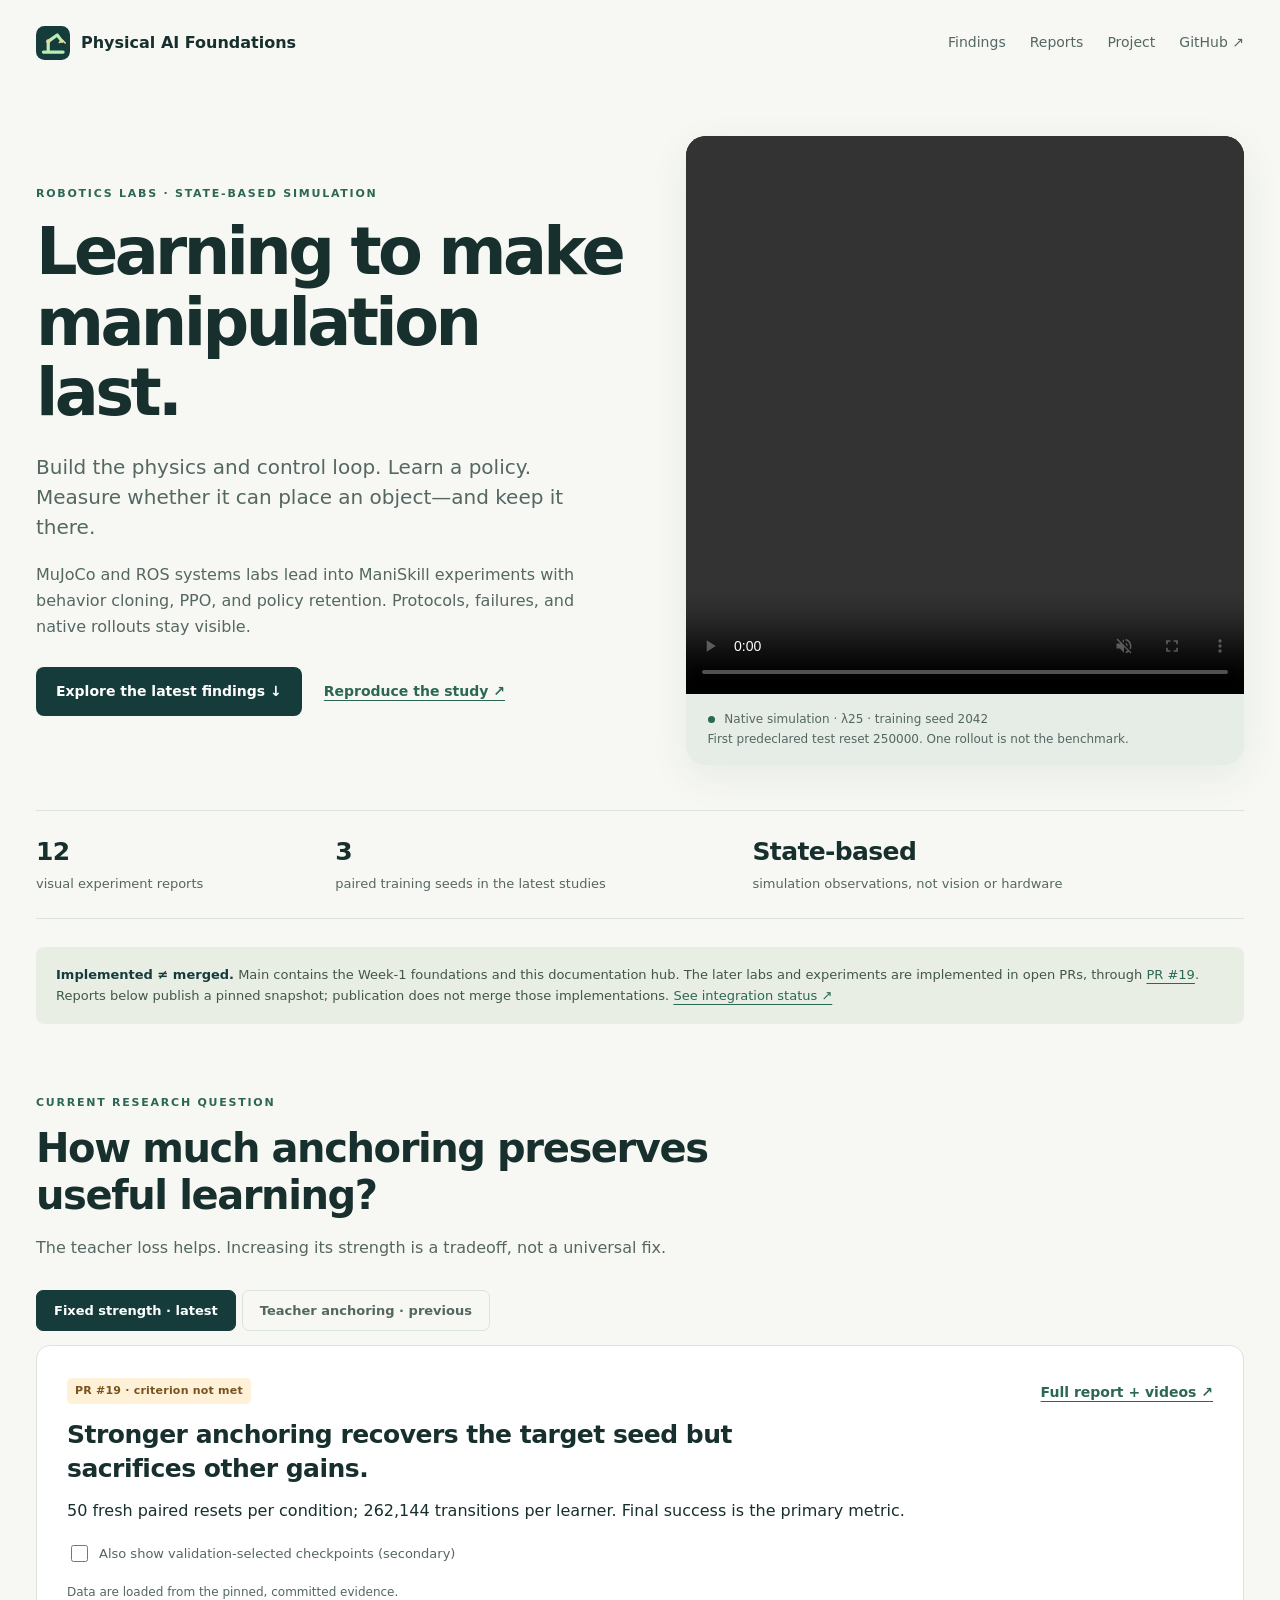
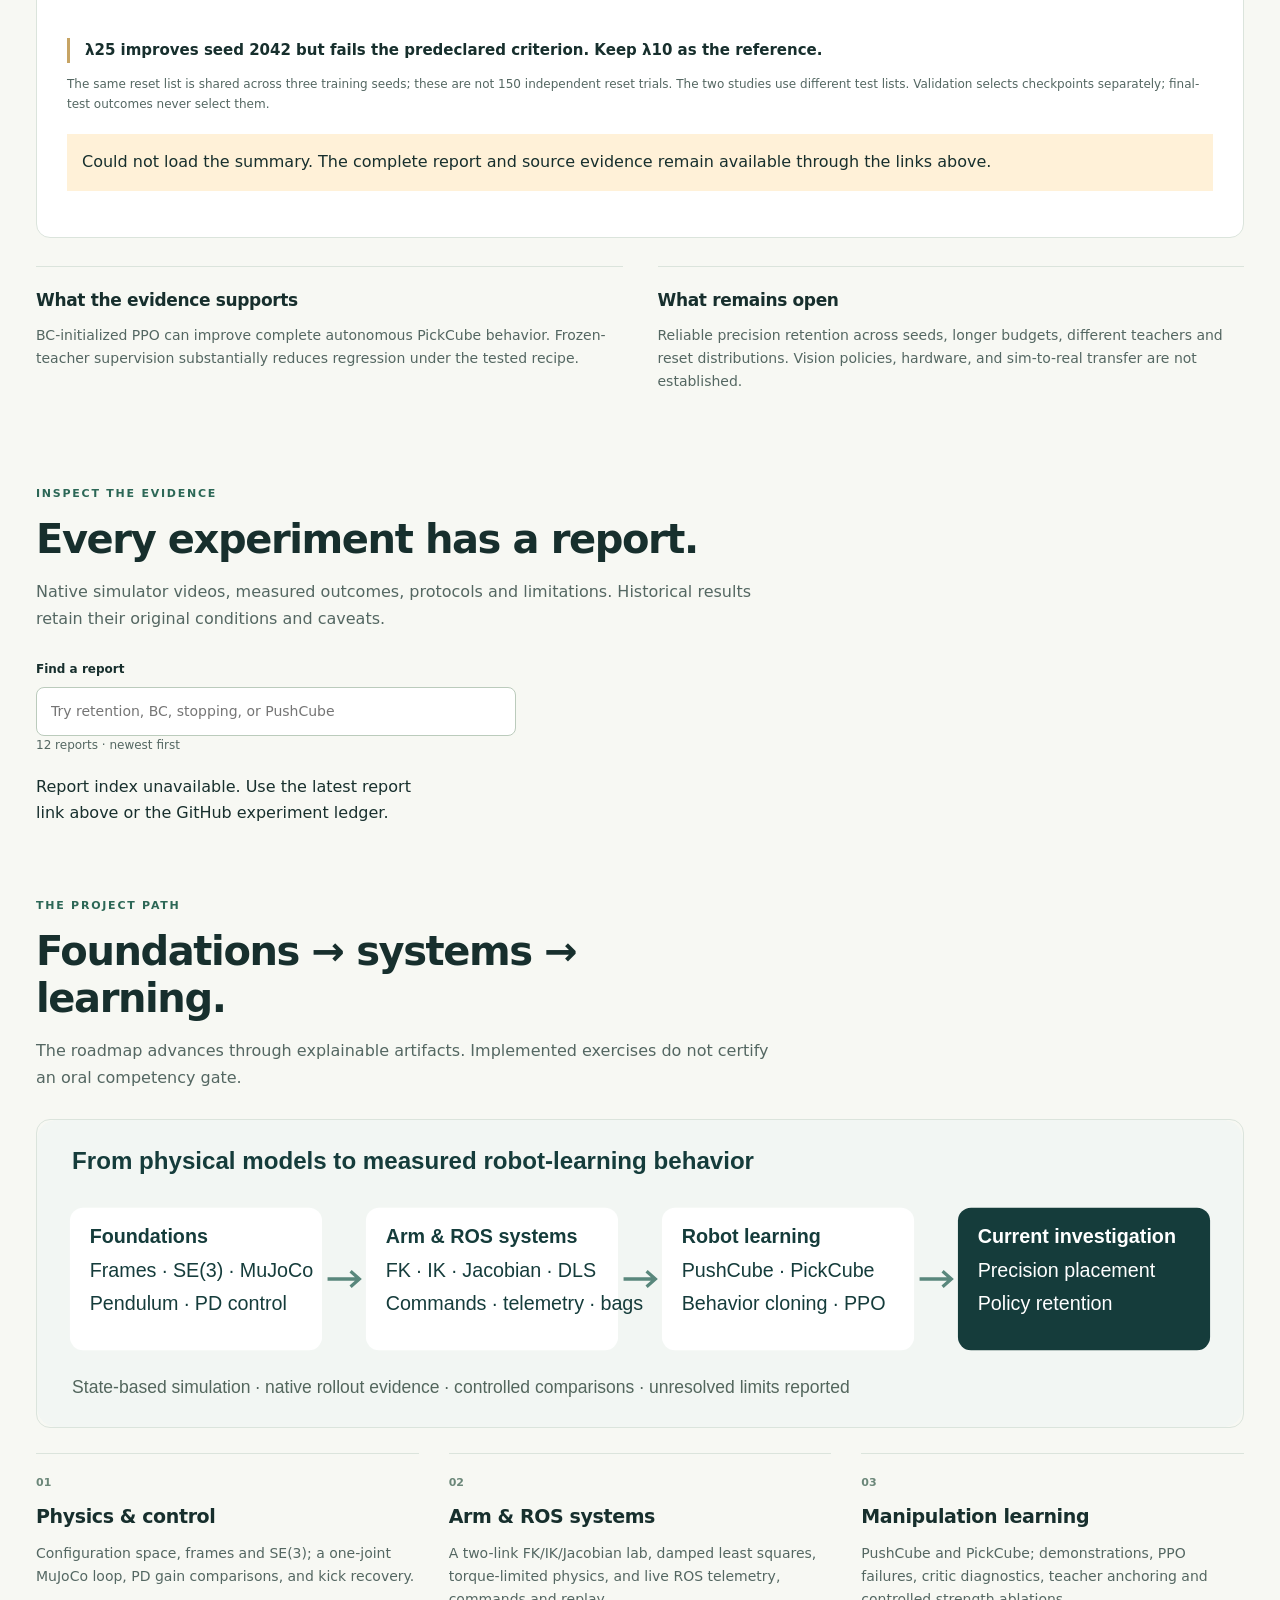
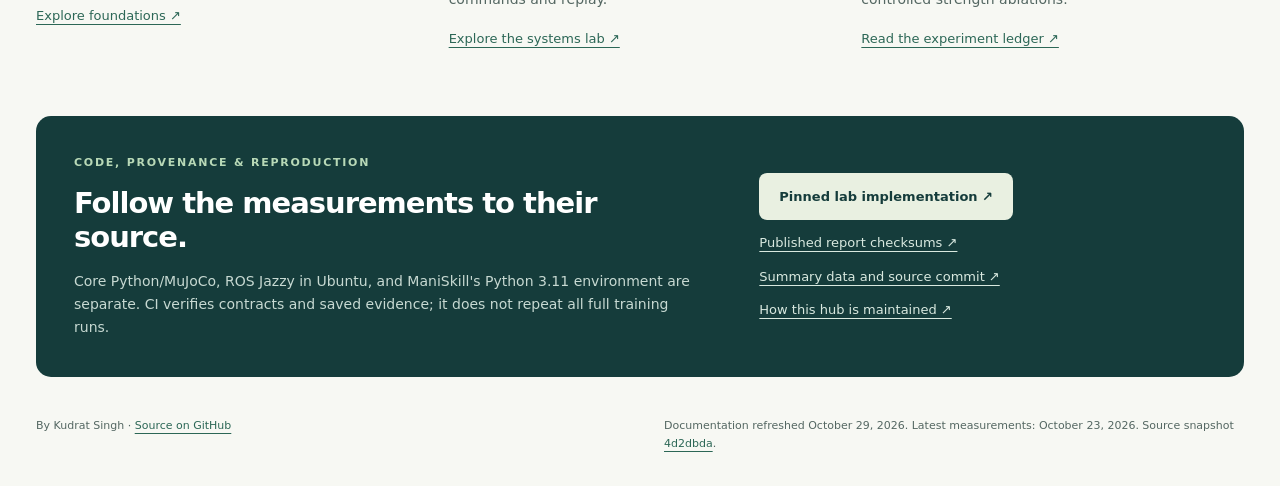
==== docs/index.html @ 571f5092 "Publish current project overview and pinned robot-learning report hub" ====
<!doctype html>
<html lang="en">
<head>
  <meta charset="utf-8">
  <meta name="viewport" content="width=device-width, initial-scale=1">
  <title>Physical AI Foundations — simulation, control & robot learning</title>
  <meta name="description" content="Reproducible robotics labs and measured manipulation experiments: MuJoCo, ROS 2, ManiSkill, behavior cloning and PPO policy retention. Native videos, protocols and honest negative results.">
  <meta property="og:title" content="Physical AI Foundations">
  <meta property="og:description" content="From physical models to measured robot-learning behavior. Explore 12 native visual reports and the limits of teacher-anchored PPO.">
  <meta property="og:type" content="website">
  <meta property="og:url" content="https://kudratsingh.github.io/physical-ai-foundations/">
  <meta name="theme-color" content="#153c3b">
  <link rel="canonical" href="https://kudratsingh.github.io/physical-ai-foundations/">
  <link rel="icon" type="image/svg+xml" href="assets/favicon.svg">
  <link rel="stylesheet" href="assets/site.css">
  <script src="assets/site.js" defer></script>
</head>
<body>
<a class="skip" href="#main">Skip to content</a>
<header><a class="brand" href="#"><img src="assets/favicon.svg" width="34" height="34" alt="">Physical AI Foundations</a><nav aria-label="Main navigation"><a href="#findings">Findings</a><a href="#reports">Reports</a><a href="#project">Project</a><a href="https://github.com/kudratsingh/physical-ai-foundations">GitHub ↗</a></nav></header>
<main id="main">
  <section class="hero">
    <div><p class="eyebrow">Robotics labs · state-based simulation</p><h1>Learning to make<br>manipulation last.</h1><p class="intro">Build the physics and control loop. Learn a policy. Measure whether it can place an object—and keep it there.</p><p>MuJoCo and ROS systems labs lead into ManiSkill experiments with behavior cloning, PPO, and policy retention. Protocols, failures, and native rollouts stay visible.</p><div class="actions"><a class="button" href="#findings">Explore the latest findings ↓</a><a class="text-link" href="https://github.com/kudratsingh/physical-ai-foundations/blob/4d2dbdaa09e48a74a05857e38212fdc0685360d9/learning/maniskill/STRENGTH_README.md">Reproduce the study ↗</a></div></div>
    <figure class="hero-video"><video controls autoplay muted loop playsinline preload="metadata" aria-label="Native PickCube rollout: training seed 2042, lambda 25, reset 250000"><source src="reports/retention-strength/seed2042/video_lambda25_final_seed250000.mp4" type="video/mp4">Your browser cannot play this video. <a href="reports/retention-strength/">Open the complete report.</a></video><figcaption><span class="dot"></span> Native simulation · λ25 · training seed 2042<br>First predeclared test reset 250000. One rollout is not the benchmark.</figcaption></figure>
  </section>
  <div class="facts" aria-label="Project at a glance"><div><strong>12</strong><span>visual experiment reports</span></div><div><strong>3</strong><span>paired training seeds in the latest studies</span></div><div><strong>State-based</strong><span>simulation observations, not vision or hardware</span></div></div>
  <aside class="integration"><strong>Implemented ≠ merged.</strong> Main contains the Week-1 foundations and this documentation hub. The later labs and experiments are implemented in open PRs, through <a href="https://github.com/kudratsingh/physical-ai-foundations/pull/19">PR #19</a>. Reports below publish a pinned snapshot; publication does not merge those implementations. <a href="https://github.com/kudratsingh/physical-ai-foundations/blob/main/docs/CURRENT_STATE.md">See integration status ↗</a></aside>

  <section id="findings" class="section">
    <div class="section-heading"><p class="eyebrow">Current research question</p><h2>How much anchoring preserves useful learning?</h2><p>The teacher loss helps. Increasing its strength is a tradeoff, not a universal fix.</p></div>
    <div class="study-tabs" role="group" aria-label="Choose a measured study"><button type="button" id="tab-strength" aria-pressed="true">Fixed strength · latest</button><button type="button" id="tab-retention" aria-pressed="false">Teacher anchoring · previous</button></div>
    <div class="finding-card"><div class="finding-top"><div><span id="study-label" class="pill">PR #19 · criterion not met</span><h3 id="study-title">Stronger anchoring recovers the target seed but sacrifices other gains.</h3></div><a id="study-report" class="text-link" href="reports/retention-strength/">Full report + videos ↗</a></div><p id="study-context">50 fresh paired resets per condition; 262,144 transitions per learner. Final success is the primary metric.</p><label class="selection"><input id="show-selected" type="checkbox"> Also show validation-selected checkpoints (secondary)</label><div class="table-scroll"><table id="results-table"><caption id="table-caption">Data are loaded from the pinned, committed evidence.</caption><thead></thead><tbody></tbody></table></div><p id="study-conclusion" class="conclusion">λ25 improves seed 2042 but fails the predeclared criterion. Keep λ10 as the reference.</p><p class="fine">The same reset list is shared across three training seeds; these are not 150 independent reset trials. The two studies use different test lists. Validation selects checkpoints separately; final-test outcomes never select them.</p><p id="data-error" class="notice" hidden>Could not load the summary. The complete report and source evidence remain available through the links above.</p></div>
    <div class="limits"><div><h3>What the evidence supports</h3><p>BC-initialized PPO can improve complete autonomous PickCube behavior. Frozen-teacher supervision substantially reduces regression under the tested recipe.</p></div><div><h3>What remains open</h3><p>Reliable precision retention across seeds, longer budgets, different teachers and reset distributions. Vision policies, hardware, and sim-to-real transfer are not established.</p></div></div>
  </section>

  <section id="reports" class="section"><div class="section-heading"><p class="eyebrow">Inspect the evidence</p><h2>Every experiment has a report.</h2><p>Native simulator videos, measured outcomes, protocols and limitations. Historical results retain their original conditions and caveats.</p></div><label class="search-label" for="report-search">Find a report</label><input id="report-search" class="search" type="search" placeholder="Try retention, BC, stopping, or PushCube" autocomplete="off"><p id="report-count" class="fine" aria-live="polite">12 reports · newest first</p><div id="report-grid" class="report-grid"><p>Loading report index… <a href="reports/retention-strength/">Open the latest report directly.</a></p></div></section>

  <section id="project" class="section"><div class="section-heading"><p class="eyebrow">The project path</p><h2>Foundations → systems → learning.</h2><p>The roadmap advances through explainable artifacts. Implemented exercises do not certify an oral competency gate.</p></div><img class="project-map" src="assets/project-map.svg" alt="Foundations lead to arm control and ROS systems, manipulation learning, then the current precision-retention investigation."><div class="project-grid"><article><span class="step">01</span><h3>Physics & control</h3><p>Configuration space, frames and SE(3); a one-joint MuJoCo loop, PD gain comparisons, and kick recovery.</p><a href="https://github.com/kudratsingh/physical-ai-foundations/blob/main/mujoco/README.md">Explore foundations ↗</a></article><article><span class="step">02</span><h3>Arm & ROS systems</h3><p>A two-link FK/IK/Jacobian lab, damped least squares, torque-limited physics, and live ROS telemetry, commands and replay.</p><a href="https://github.com/kudratsingh/physical-ai-foundations/blob/4d2dbdaa09e48a74a05857e38212fdc0685360d9/ros2_ws/ARM_README.md">Explore the systems lab ↗</a></article><article><span class="step">03</span><h3>Manipulation learning</h3><p>PushCube and PickCube; demonstrations, PPO failures, critic diagnostics, teacher anchoring and controlled strength ablations.</p><a href="https://github.com/kudratsingh/physical-ai-foundations/blob/main/docs/EXPERIMENTS.md">Read the experiment ledger ↗</a></article></div></section>

  <section class="source-panel"><div><p class="eyebrow">Code, provenance & reproduction</p><h2>Follow the measurements to their source.</h2><p>Core Python/MuJoCo, ROS Jazzy in Ubuntu, and ManiSkill's Python 3.11 environment are separate. CI verifies contracts and saved evidence; it does not repeat all full training runs.</p></div><div class="source-links"><a class="button light" href="https://github.com/kudratsingh/physical-ai-foundations/tree/4d2dbdaa09e48a74a05857e38212fdc0685360d9">Pinned lab implementation ↗</a><a href="provenance.json">Published report checksums ↗</a><a href="project-data.json">Summary data and source commit ↗</a><a href="https://github.com/kudratsingh/physical-ai-foundations/blob/main/docs/PUBLISHING.md">How this hub is maintained ↗</a></div></section>
</main><footer><p>By Kudrat Singh · <a href="https://github.com/kudratsingh/physical-ai-foundations">Source on GitHub</a></p><p>Documentation refreshed October 29, 2026. Latest measurements: October 23, 2026. Source snapshot <a href="https://github.com/kudratsingh/physical-ai-foundations/commit/4d2dbdaa09e48a74a05857e38212fdc0685360d9">4d2dbda</a>.</p></footer>
</body></html>
---- docs/assets/site.css ----
:root{--ink:#172f2d;--muted:#546762;--green:#153c3b;--accent:#2c6756;--line:#dbe4dc;--paper:#f7f8f3;--gold:#f3d097}*{box-sizing:border-box}html{scroll-behavior:smooth;scroll-padding-top:85px}body{margin:0;background:var(--paper);color:var(--ink);font:16px/1.65 system-ui,-apple-system,BlinkMacSystemFont,"Segoe UI",sans-serif}a{color:var(--accent);text-underline-offset:4px}a:hover{text-decoration-thickness:2px}a:focus-visible,button:focus-visible,input:focus-visible{outline:3px solid #c17d2b;outline-offset:4px}header{max-width:1280px;margin:auto;display:flex;align-items:center;justify-content:space-between;padding:26px 36px;gap:20px}.brand{display:flex;gap:11px;align-items:center;text-decoration:none;color:var(--ink);font-size:16px;font-weight:700}nav{display:flex;gap:24px;font-size:14px}nav a{text-decoration:none;color:var(--muted)}main{max-width:1280px;margin:auto;padding:0 36px}h1,h2,h3,p{margin-top:0}h1{font-size:clamp(42px,5.1vw,66px);letter-spacing:-.055em;line-height:1.08;margin:12px 0 24px;font-weight:650}h2{font-size:clamp(28px,3.3vw,40px);letter-spacing:-.035em;line-height:1.18;margin:8px 0 16px}h3{font-size:21px;line-height:1.35;letter-spacing:-.02em;margin-bottom:12px}.eyebrow{text-transform:uppercase;font-size:11px;font-weight:750;letter-spacing:.16em;color:var(--accent);margin:0 0 13px}.hero{display:grid;grid-template-columns:1.07fr 1fr;gap:52px;align-items:center;padding:50px 0 45px}.hero p:not(.eyebrow){color:var(--muted);max-width:560px}.hero .intro{font-size:20px;line-height:1.5;color:var(--ink)}.hero-video{margin:0;border-radius:20px;overflow:hidden;background:#e6ece6;box-shadow:0 12px 40px #153c3b12}.hero-video video{display:block;width:100%;aspect-ratio:1;object-fit:contain;background:#090d0d}.hero-video figcaption{padding:16px 22px;font-size:12px;line-height:1.6;color:var(--muted)}.dot{display:inline-block;width:7px;height:7px;background:var(--accent);border-radius:50%;margin-right:6px}.actions{display:flex;gap:22px;align-items:center;flex-wrap:wrap;margin-top:26px}.button{display:inline-block;padding:13px 20px;border-radius:8px;background:var(--green);color:white;text-decoration:none;font-size:14px;font-weight:650}.text-link{font-size:14px;font-weight:650}.facts{display:grid;grid-template-columns:.7fr 1fr 1.25fr;border-block:1px solid var(--line);padding:24px 0;margin-bottom:28px;gap:24px}.facts div{display:flex;flex-direction:column;gap:4px}.facts strong{font-size:25px;line-height:1.35;letter-spacing:-.025em}.facts span{font-size:13px;color:var(--muted)}.integration{font-size:13px;padding:17px 20px;background:#e9eee4;border-radius:8px;color:#41564b}.integration strong{color:var(--green)}.section{padding:70px 0 0}.section-heading{max-width:740px;margin-bottom:28px}.section-heading>p:not(.eyebrow){color:var(--muted)}.study-tabs{display:flex;gap:6px;flex-wrap:wrap;margin-bottom:14px}.study-tabs button{font:600 13px/1.5 system-ui,sans-serif;cursor:pointer;padding:10px 17px;border-radius:7px;border:1px solid var(--line);color:var(--muted);background:transparent}.study-tabs button[aria-pressed=true]{background:var(--green);border-color:var(--green);color:white}.finding-card{padding:30px;border:1px solid var(--line);background:white;border-radius:14px}.finding-top{display:flex;justify-content:space-between;gap:24px;align-items:flex-start}.finding-top h3{max-width:720px;font-size:25px;margin-top:14px}.finding-top>a{white-space:nowrap;padding-top:5px}.pill{display:inline-block;font-size:11px;font-weight:700;letter-spacing:.02em;background:#fff1d8;color:#79521f;border-radius:5px;padding:4px 8px}.selection{display:flex;align-items:center;gap:8px;font-size:13px;margin:18px 0;color:var(--muted)}input[type=checkbox]{accent-color:var(--green);width:17px;height:17px}.table-scroll{overflow:auto}table{width:100%;border-collapse:collapse;text-align:left;white-space:nowrap;font-variant-numeric:tabular-nums}caption{text-align:left;font-size:12px;color:var(--muted);padding:0 0 13px;white-space:normal}th,td{padding:13px 17px;border-bottom:1px solid var(--line);font-size:15px}th{font-size:12px;font-weight:650;background:#f4f7f2;color:var(--muted)}td:first-child{font-weight:650}td.gain{color:#21654a}td.loss{color:#9c4a24}.conclusion{margin:22px 0 12px;padding-left:15px;border-left:3px solid #c7a464;font-weight:550;font-size:15px}.fine{font-size:12px;color:var(--muted);margin-bottom:0}.limits{display:grid;grid-template-columns:1fr 1fr;gap:35px;margin-top:28px}.limits>div{padding:22px 0;border-top:1px solid var(--line)}.limits h3{font-size:17px}.limits p{font-size:14px;color:var(--muted);margin-bottom:0}.search-label{font-size:12px;font-weight:650;display:block;margin-bottom:7px}.search{width:100%;max-width:480px;border:1px solid #bbcbbc;border-radius:8px;padding:12px 14px;font:inherit;font-size:14px;background:white}.report-grid{display:grid;grid-template-columns:repeat(3,1fr);gap:16px;margin-top:18px}.report-card{display:flex;flex-direction:column;text-decoration:none;color:var(--ink);background:white;border:1px solid var(--line);border-radius:10px;padding:23px;min-height:195px;transition:border-color .15s,box-shadow .15s}.report-card:hover{border-color:#6b9b87;box-shadow:0 6px 20px #153c3b0a}.report-card small{font-size:10px;letter-spacing:.09em;text-transform:uppercase;color:var(--accent);font-weight:700;margin-bottom:13px}.report-card h3{font-size:18px}.report-card p{font-size:13px;color:var(--muted);margin-bottom:0}.report-card .arrow{margin-top:auto;padding-top:13px;color:var(--accent);font-size:13px}.project-map{display:block;width:100%;height:auto;border:1px solid var(--line);border-radius:14px;margin-bottom:25px}.project-grid{display:grid;grid-template-columns:repeat(3,1fr);gap:30px}.project-grid article{border-top:1px solid var(--line);padding-top:20px}.project-grid h3{font-size:19px}.project-grid p{font-size:14px;color:var(--muted)}.project-grid a{font-size:13px}.step{display:block;font-size:11px;font-weight:750;color:#6b8779;margin-bottom:12px}.source-panel{display:grid;grid-template-columns:1.4fr 1fr;gap:60px;padding:38px;margin:65px 0 40px;border-radius:15px;background:var(--green);color:white}.source-panel .eyebrow{color:#b8d9b7}.source-panel h2{font-size:29px}.source-panel p:last-child{font-size:14px;color:#c7d9d2;margin:0}.source-links{display:flex;flex-direction:column;align-items:flex-start;justify-content:center;gap:12px}.source-links>a{font-size:13px;color:#d9e9e0}.source-links .light{color:var(--green);background:#e9f0e1}.notice{padding:15px;background:#fff1d8;margin-top:20px}footer{max-width:1280px;margin:auto;padding:0 36px 32px;display:flex;justify-content:space-between;gap:30px;color:var(--muted);font-size:11px}footer p{margin:0;max-width:580px}.skip{position:absolute;top:-60px;left:20px;background:white;padding:12px;z-index:9}.skip:focus{top:10px}[hidden]{display:none!important}@media(max-width:900px){header{padding:22px 24px}main{padding:0 24px}.hero{gap:28px}.hero-video{align-self:start;margin-top:35px}.finding-top{flex-direction:column;gap:0}.report-grid{grid-template-columns:repeat(2,1fr)}.source-panel{gap:25px}.facts{grid-template-columns:.65fr 1fr 1.3fr}}@media(max-width:650px){header{align-items:flex-start;flex-direction:column;gap:15px}nav{gap:20px}.hero{grid-template-columns:1fr;gap:15px;padding:25px 0 30px}.hero-video{margin-top:0;max-width:450px}.hero-video video{aspect-ratio:1.2}.facts{grid-template-columns:1fr;gap:17px}.facts div{flex-direction:row;gap:13px;align-items:center}.facts strong{font-size:21px;min-width:120px}.facts span{font-size:12px}.section{padding-top:48px}.finding-card{padding:20px}.finding-top h3{font-size:22px}.limits,.project-grid,.source-panel{grid-template-columns:1fr}.report-grid{grid-template-columns:1fr}.source-panel{padding:25px;margin-top:45px}.source-panel h2{font-size:26px}footer{padding:0 24px 25px;flex-direction:column;gap:12px}.project-map{display:none}}@media(prefers-reduced-motion:reduce){html{scroll-behavior:auto}*{transition:none!important}}
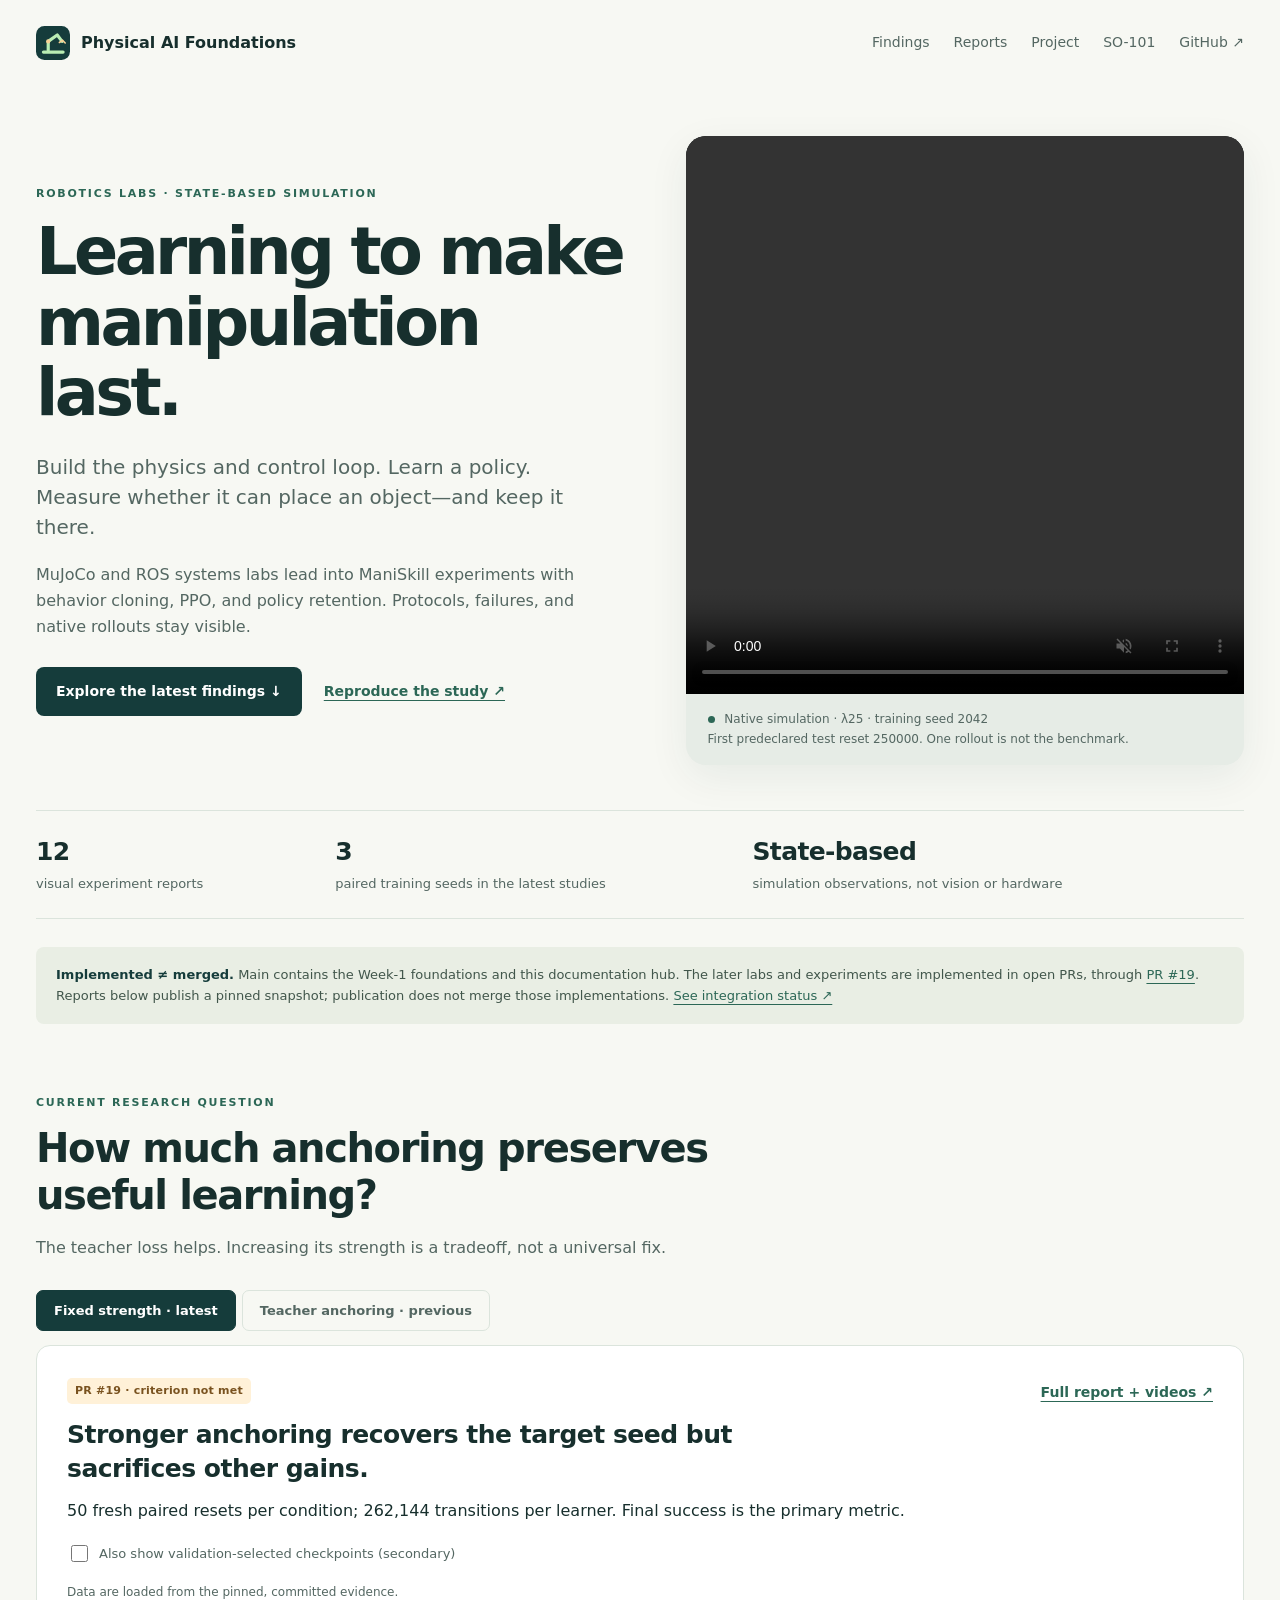
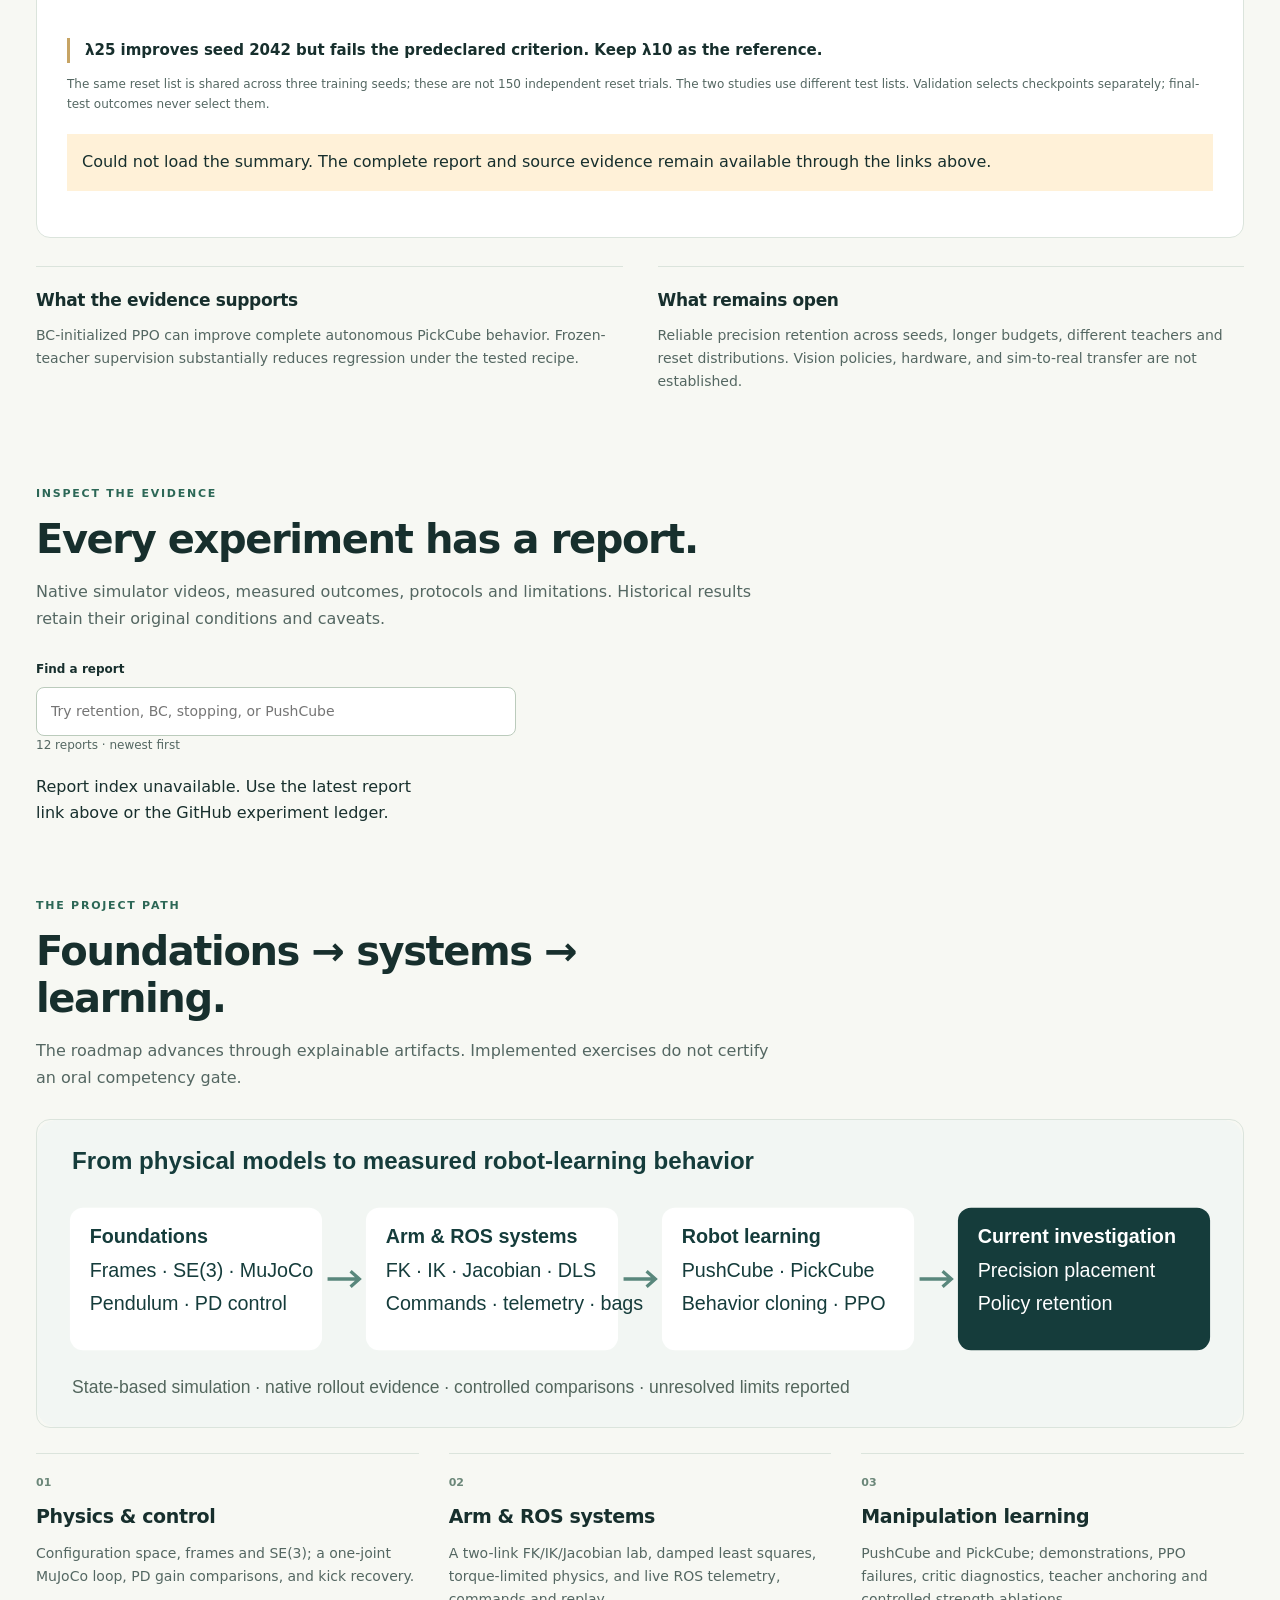
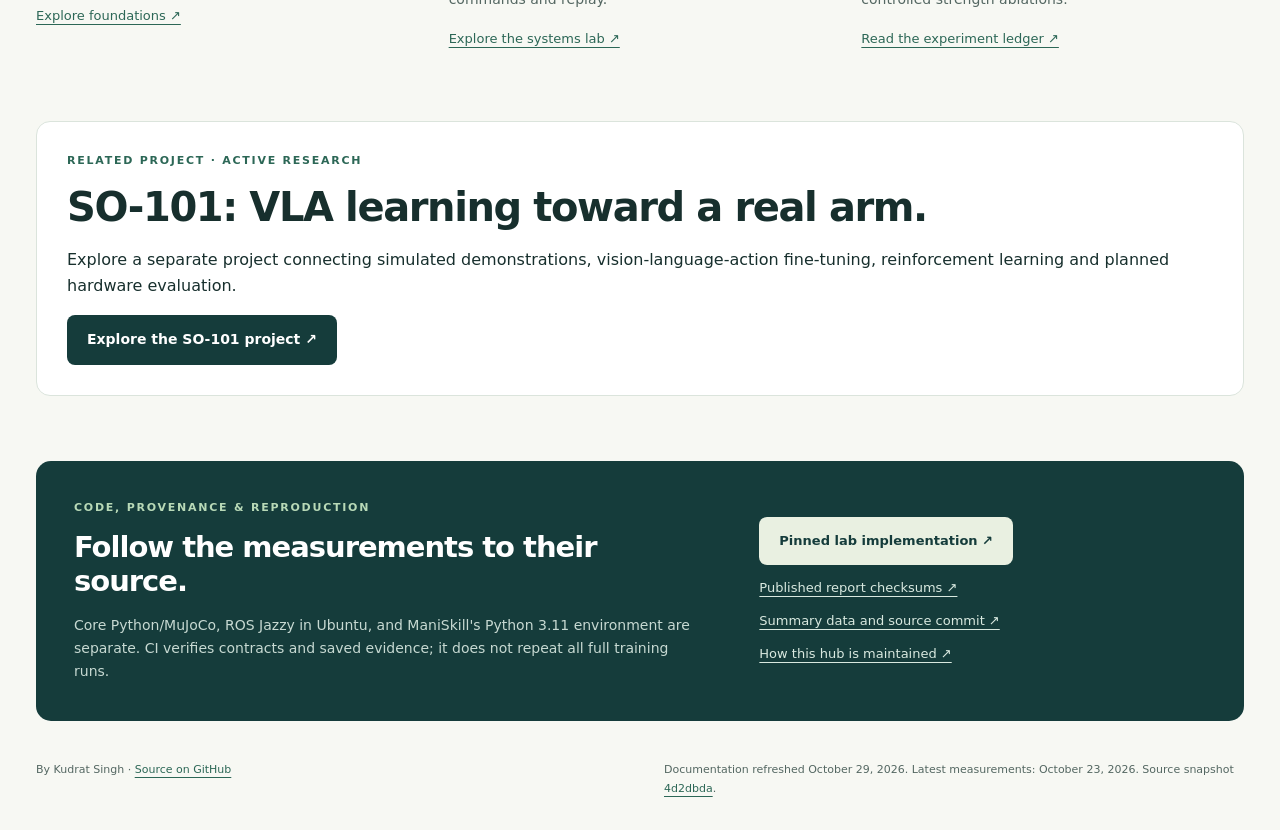
==== commit f48cd1a5: "Add SO-101 project overview without private results" ====
--- a/docs/index.html
+++ b/docs/index.html
@@ -17,7 +17,7 @@
 </head>
 <body>
 <a class="skip" href="#main">Skip to content</a>
-<header><a class="brand" href="#"><img src="assets/favicon.svg" width="34" height="34" alt="">Physical AI Foundations</a><nav aria-label="Main navigation"><a href="#findings">Findings</a><a href="#reports">Reports</a><a href="#project">Project</a><a href="https://github.com/kudratsingh/physical-ai-foundations">GitHub ↗</a></nav></header>
+<header><a class="brand" href="#"><img src="assets/favicon.svg" width="34" height="34" alt="">Physical AI Foundations</a><nav aria-label="Main navigation"><a href="#findings">Findings</a><a href="#reports">Reports</a><a href="#project">Project</a><a href="so101.html">SO-101</a><a href="https://github.com/kudratsingh/physical-ai-foundations">GitHub ↗</a></nav></header>
 <main id="main">
   <section class="hero">
     <div><p class="eyebrow">Robotics labs · state-based simulation</p><h1>Learning to make<br>manipulation last.</h1><p class="intro">Build the physics and control loop. Learn a policy. Measure whether it can place an object—and keep it there.</p><p>MuJoCo and ROS systems labs lead into ManiSkill experiments with behavior cloning, PPO, and policy retention. Protocols, failures, and native rollouts stay visible.</p><div class="actions"><a class="button" href="#findings">Explore the latest findings ↓</a><a class="text-link" href="https://github.com/kudratsingh/physical-ai-foundations/blob/4d2dbdaa09e48a74a05857e38212fdc0685360d9/learning/maniskill/STRENGTH_README.md">Reproduce the study ↗</a></div></div>
@@ -37,6 +37,7 @@
 
   <section id="project" class="section"><div class="section-heading"><p class="eyebrow">The project path</p><h2>Foundations → systems → learning.</h2><p>The roadmap advances through explainable artifacts. Implemented exercises do not certify an oral competency gate.</p></div><img class="project-map" src="assets/project-map.svg" alt="Foundations lead to arm control and ROS systems, manipulation learning, then the current precision-retention investigation."><div class="project-grid"><article><span class="step">01</span><h3>Physics & control</h3><p>Configuration space, frames and SE(3); a one-joint MuJoCo loop, PD gain comparisons, and kick recovery.</p><a href="https://github.com/kudratsingh/physical-ai-foundations/blob/main/mujoco/README.md">Explore foundations ↗</a></article><article><span class="step">02</span><h3>Arm & ROS systems</h3><p>A two-link FK/IK/Jacobian lab, damped least squares, torque-limited physics, and live ROS telemetry, commands and replay.</p><a href="https://github.com/kudratsingh/physical-ai-foundations/blob/4d2dbdaa09e48a74a05857e38212fdc0685360d9/ros2_ws/ARM_README.md">Explore the systems lab ↗</a></article><article><span class="step">03</span><h3>Manipulation learning</h3><p>PushCube and PickCube; demonstrations, PPO failures, critic diagnostics, teacher anchoring and controlled strength ablations.</p><a href="https://github.com/kudratsingh/physical-ai-foundations/blob/main/docs/EXPERIMENTS.md">Read the experiment ledger ↗</a></article></div></section>
 
+  <section class="section"><div class="finding-card"><p class="eyebrow">Related project · active research</p><h2>SO-101: VLA learning toward a real arm.</h2><p>Explore a separate project connecting simulated demonstrations, vision-language-action fine-tuning, reinforcement learning and planned hardware evaluation.</p><a class="button" href="so101.html">Explore the SO-101 project ↗</a></div></section>
   <section class="source-panel"><div><p class="eyebrow">Code, provenance & reproduction</p><h2>Follow the measurements to their source.</h2><p>Core Python/MuJoCo, ROS Jazzy in Ubuntu, and ManiSkill's Python 3.11 environment are separate. CI verifies contracts and saved evidence; it does not repeat all full training runs.</p></div><div class="source-links"><a class="button light" href="https://github.com/kudratsingh/physical-ai-foundations/tree/4d2dbdaa09e48a74a05857e38212fdc0685360d9">Pinned lab implementation ↗</a><a href="provenance.json">Published report checksums ↗</a><a href="project-data.json">Summary data and source commit ↗</a><a href="https://github.com/kudratsingh/physical-ai-foundations/blob/main/docs/PUBLISHING.md">How this hub is maintained ↗</a></div></section>
 </main><footer><p>By Kudrat Singh · <a href="https://github.com/kudratsingh/physical-ai-foundations">Source on GitHub</a></p><p>Documentation refreshed October 29, 2026. Latest measurements: October 23, 2026. Source snapshot <a href="https://github.com/kudratsingh/physical-ai-foundations/commit/4d2dbdaa09e48a74a05857e38212fdc0685360d9">4d2dbda</a>.</p></footer>
 </body></html>
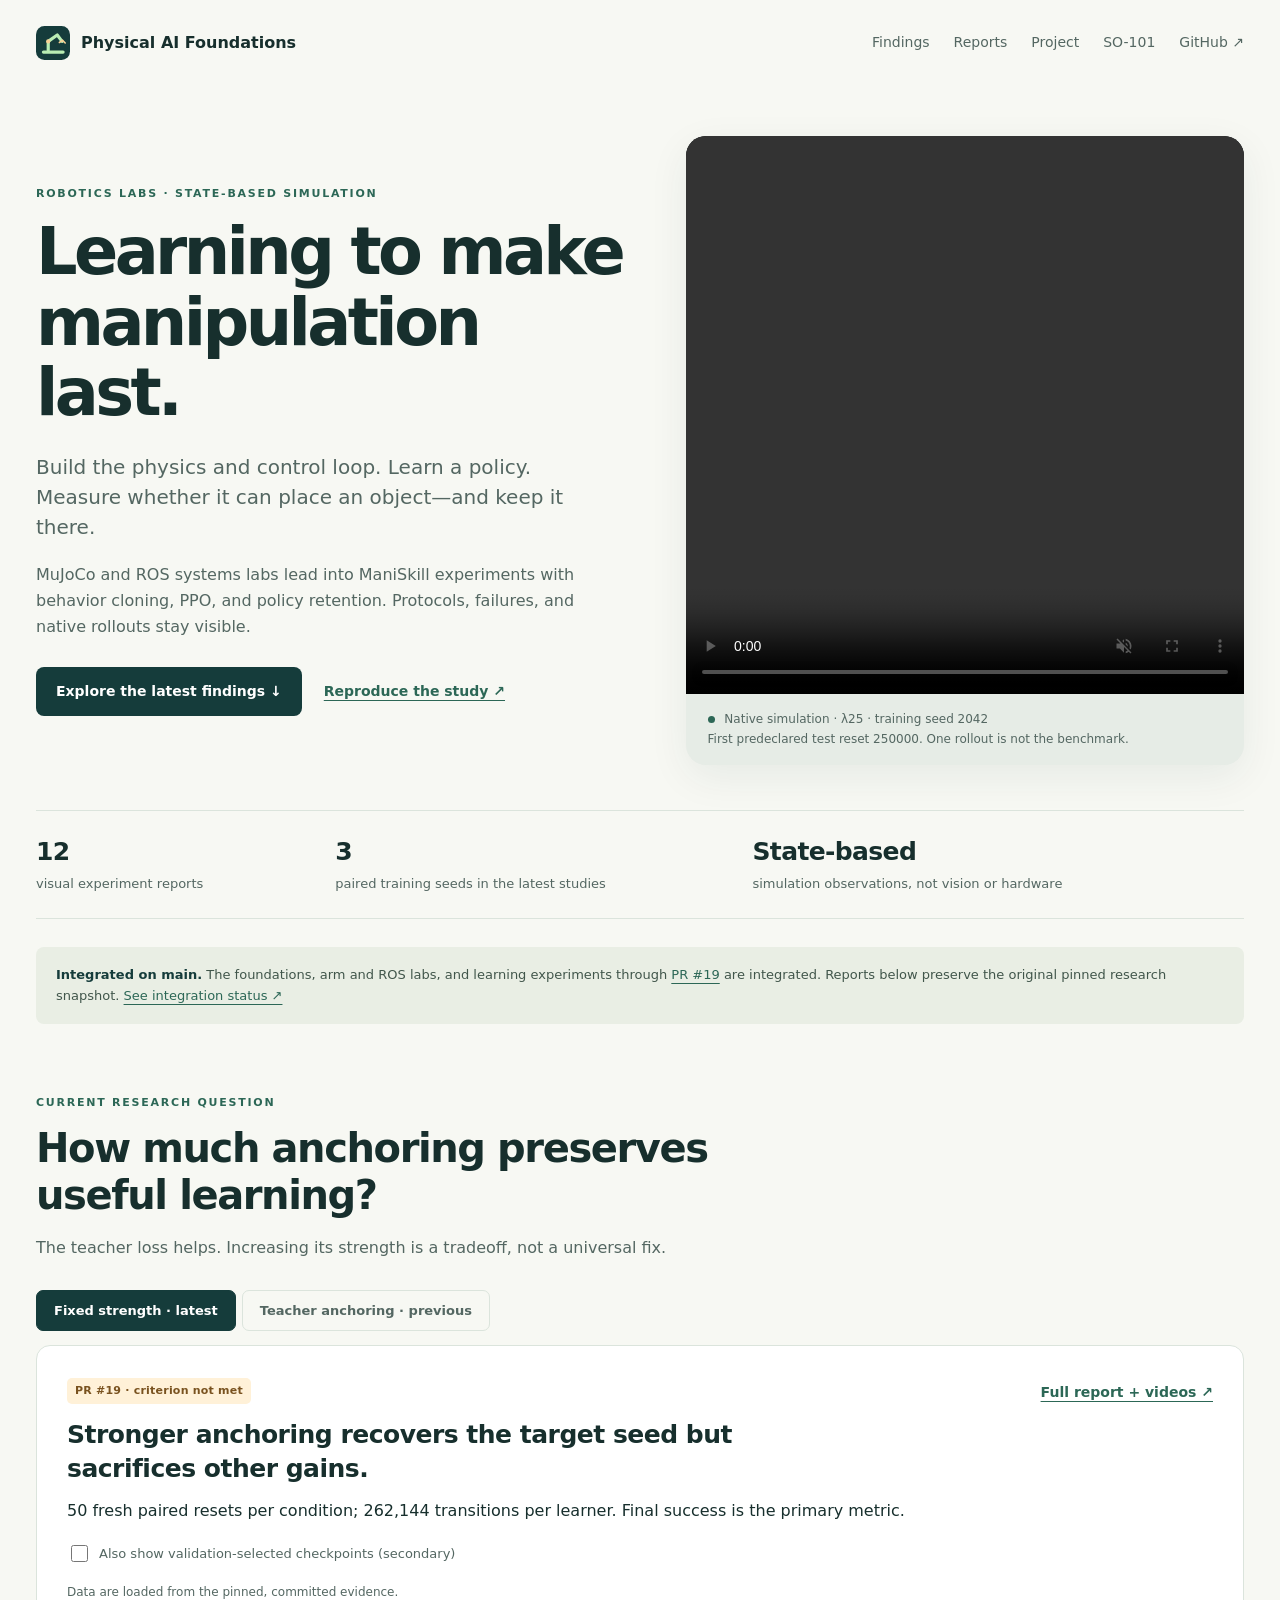
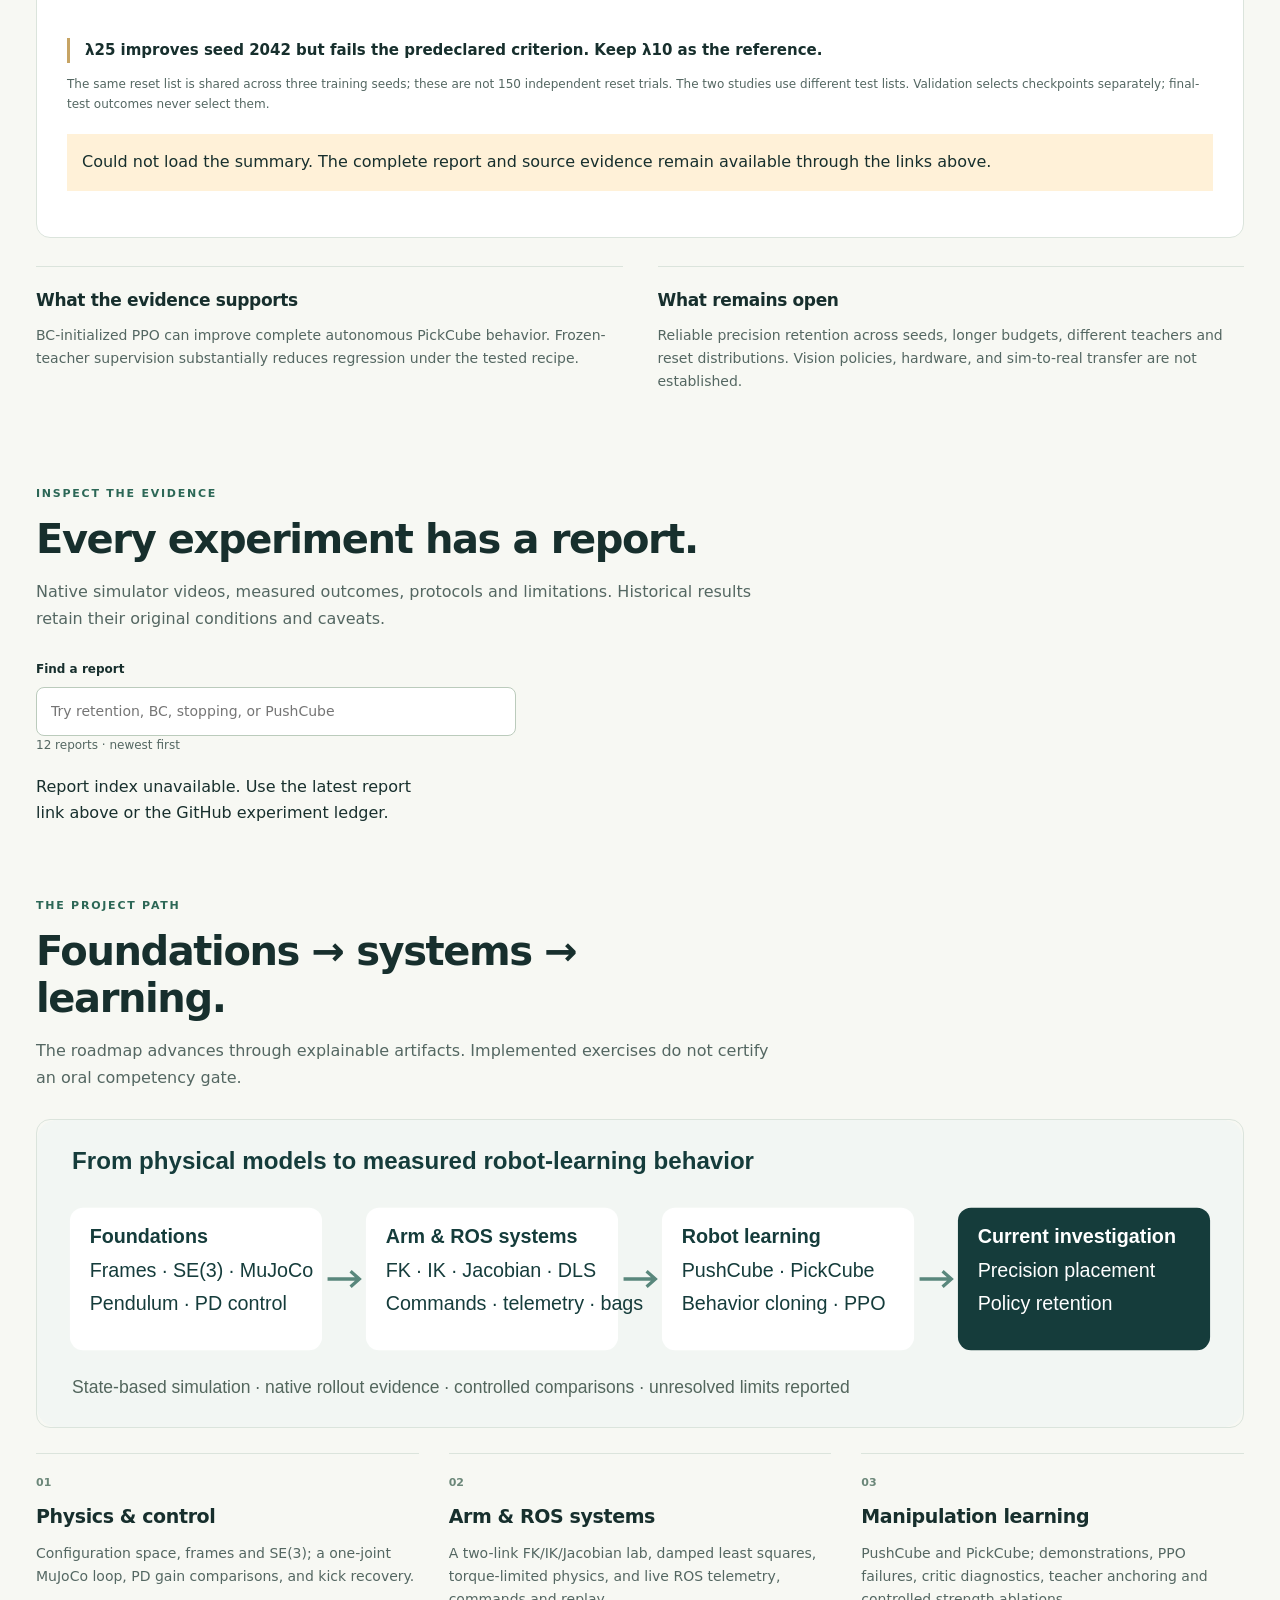
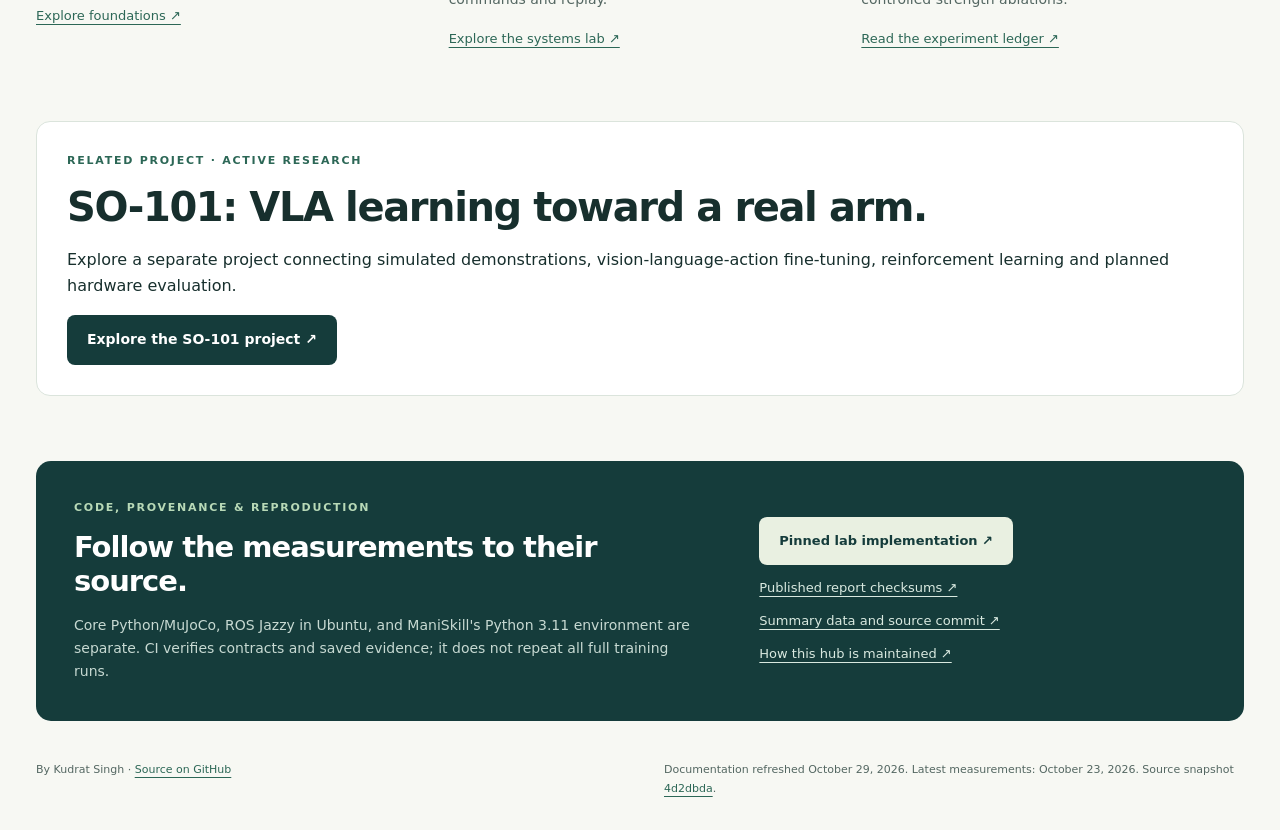
==== commit e91b4721: "Update public documentation for integrated robotics and learning labs" ====
--- a/docs/index.html
+++ b/docs/index.html
@@ -24,7 +24,7 @@
     <figure class="hero-video"><video controls autoplay muted loop playsinline preload="metadata" aria-label="Native PickCube rollout: training seed 2042, lambda 25, reset 250000"><source src="reports/retention-strength/seed2042/video_lambda25_final_seed250000.mp4" type="video/mp4">Your browser cannot play this video. <a href="reports/retention-strength/">Open the complete report.</a></video><figcaption><span class="dot"></span> Native simulation · λ25 · training seed 2042<br>First predeclared test reset 250000. One rollout is not the benchmark.</figcaption></figure>
   </section>
   <div class="facts" aria-label="Project at a glance"><div><strong>12</strong><span>visual experiment reports</span></div><div><strong>3</strong><span>paired training seeds in the latest studies</span></div><div><strong>State-based</strong><span>simulation observations, not vision or hardware</span></div></div>
-  <aside class="integration"><strong>Implemented ≠ merged.</strong> Main contains the Week-1 foundations and this documentation hub. The later labs and experiments are implemented in open PRs, through <a href="https://github.com/kudratsingh/physical-ai-foundations/pull/19">PR #19</a>. Reports below publish a pinned snapshot; publication does not merge those implementations. <a href="https://github.com/kudratsingh/physical-ai-foundations/blob/main/docs/CURRENT_STATE.md">See integration status ↗</a></aside>
+  <aside class="integration"><strong>Integrated on main.</strong> The foundations, arm and ROS labs, and learning experiments through <a href="https://github.com/kudratsingh/physical-ai-foundations/pull/19">PR #19</a> are integrated. Reports below preserve the original pinned research snapshot. <a href="https://github.com/kudratsingh/physical-ai-foundations/blob/main/docs/CURRENT_STATE.md">See integration status ↗</a></aside>
 
   <section id="findings" class="section">
     <div class="section-heading"><p class="eyebrow">Current research question</p><h2>How much anchoring preserves useful learning?</h2><p>The teacher loss helps. Increasing its strength is a tradeoff, not a universal fix.</p></div>
